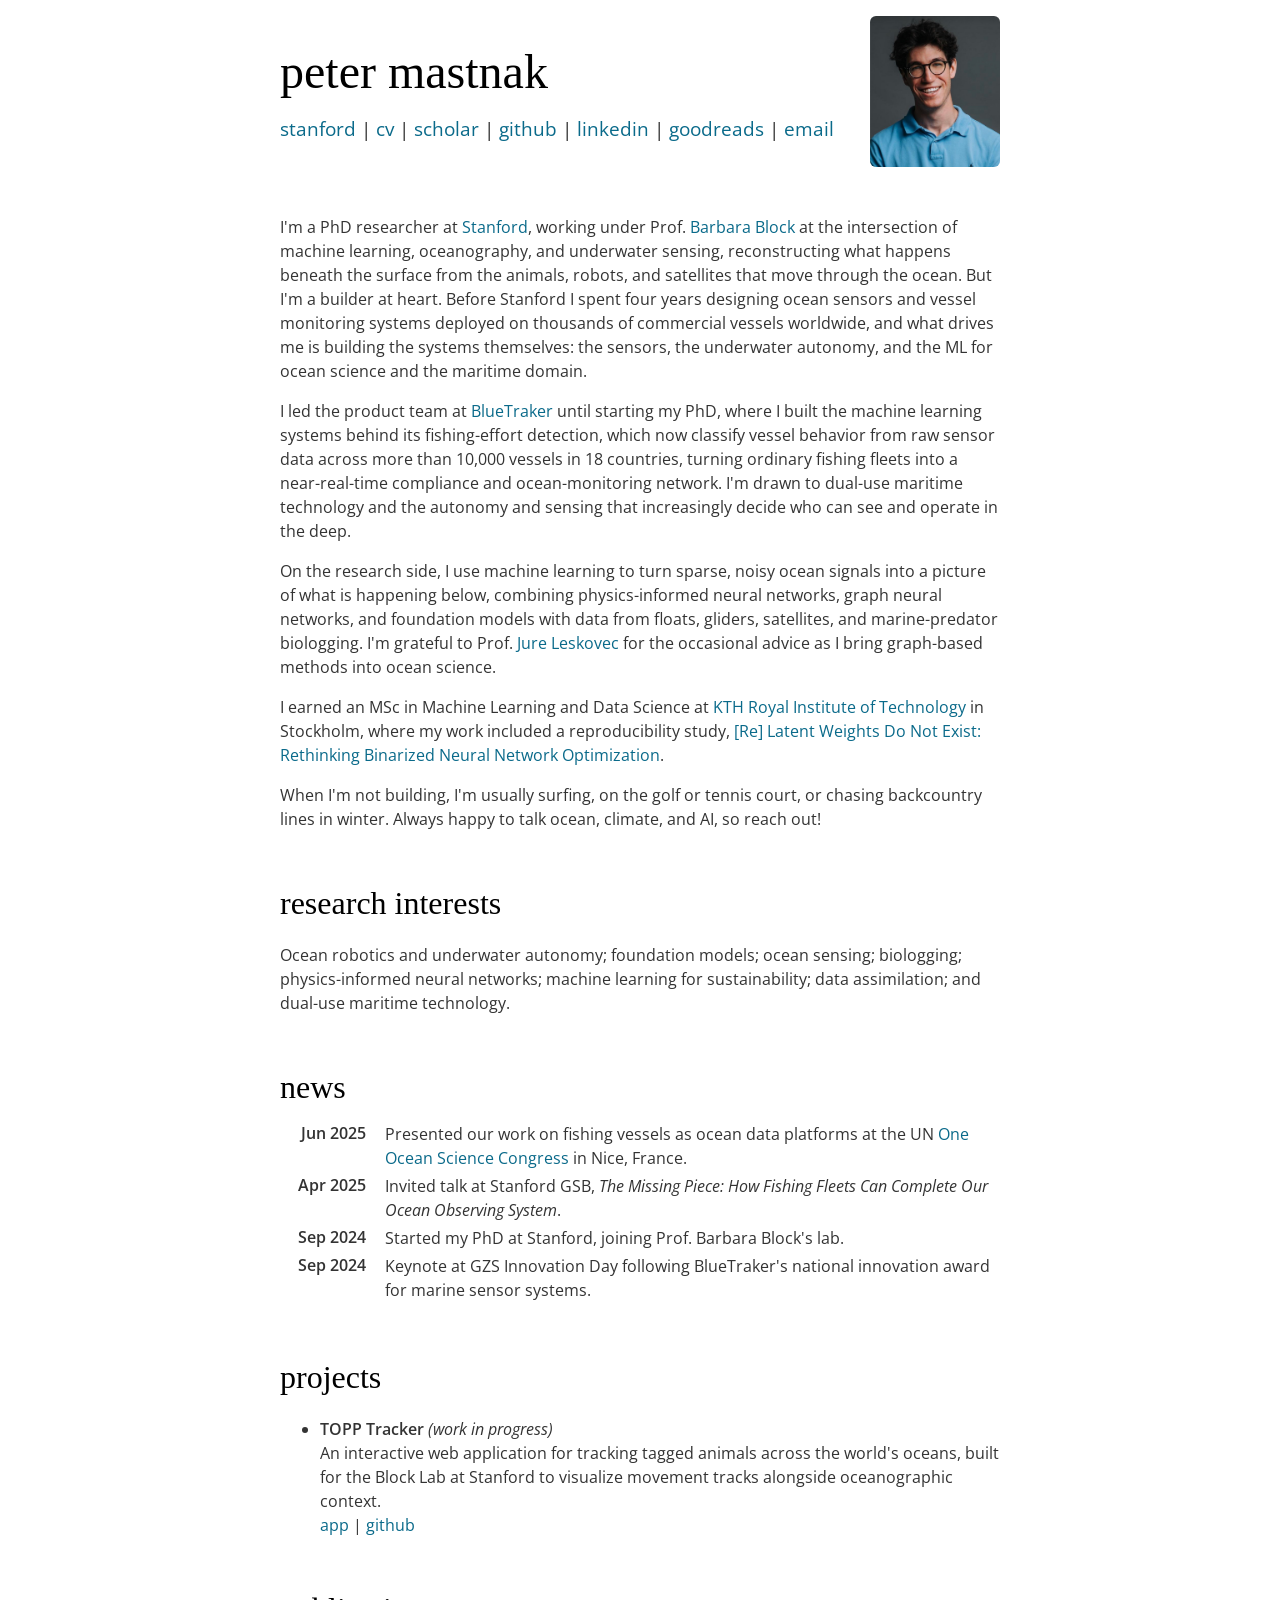
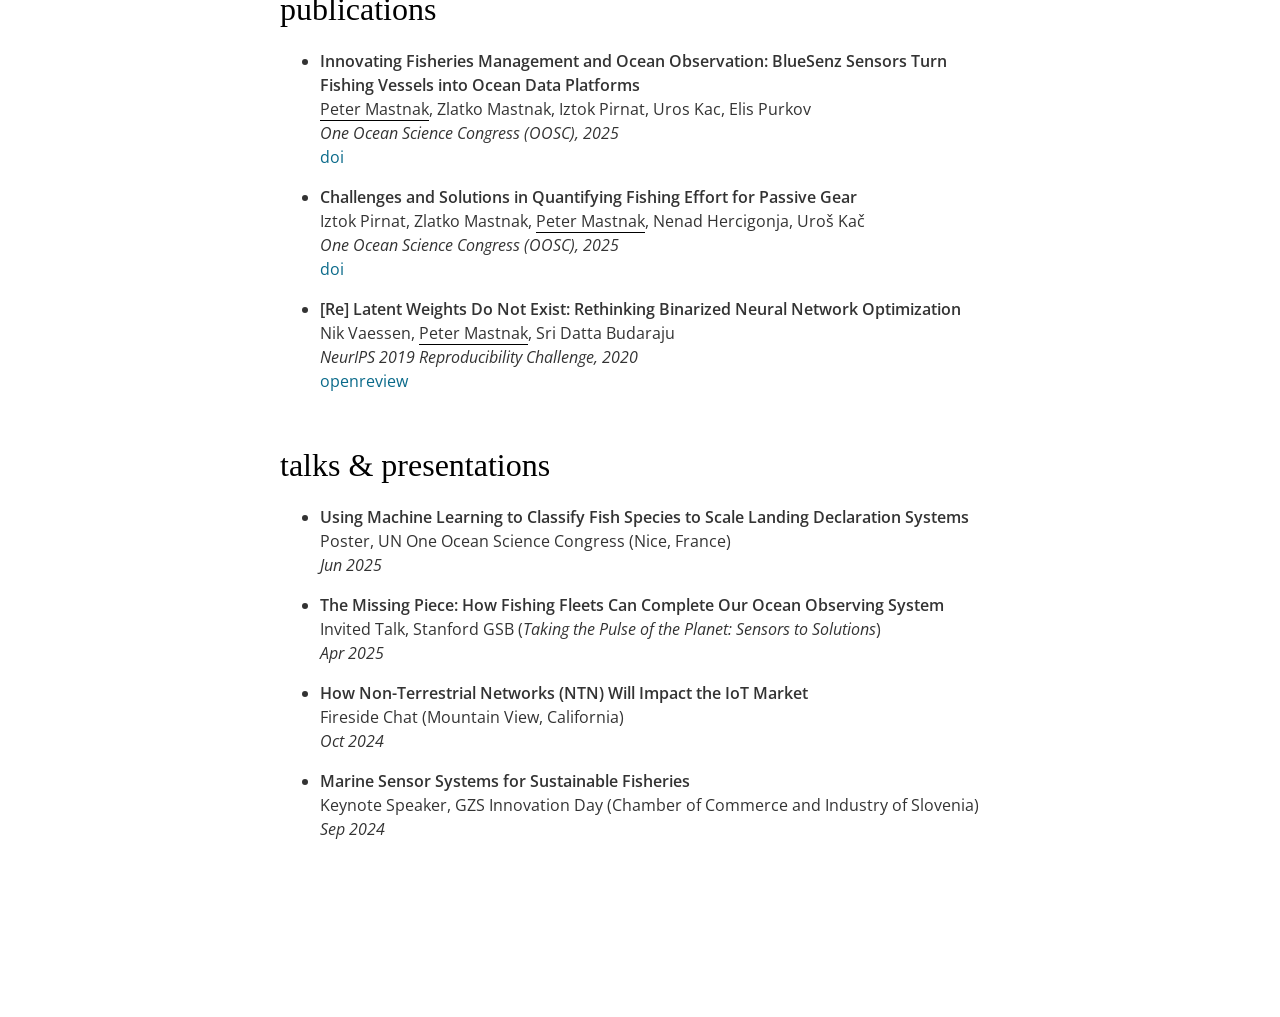
==== index.html @ 2d83802e "Personal academic website Co-Authored-By: Claude Opus 4.8 <noreply@anthropic.com>" ====
<!DOCTYPE html>
<html>

<head>

<meta name="viewport" content="width=device-width, initial-scale=1.0">
<link rel="stylesheet" href="style.css">
<title>peter mastnak</title>
<link rel="icon" type="image/x-icon" href="favicon.jpg">
</head>

<body>

<img id="profile_pic" src="assets/profile_pic.jpg" alt="peter mastnak">

<h1>peter mastnak</h1>

<h3>
<a href="https://oceans.stanford.edu/people/peter-mastnak">stanford</a>
| <a href="assets/cv.pdf">cv</a>
| <a href="https://scholar.google.com/citations?user=CiZz98wAAAAJ&hl=en">scholar</a>
| <a href="https://github.com/PeterMastnak">github</a>
| <a href="https://www.linkedin.com/in/peter-mastnak-803452a7">linkedin</a>
| <a href="https://www.goodreads.com/user/show/30342872">goodreads</a>
| <a href="mailto:pmastnak@stanford.edu">email</a>
</h3>

<p>
I'm a PhD researcher at
<a href="https://sustainability.stanford.edu">Stanford</a>,
working under Prof. <a href="https://oceans.stanford.edu/people/barbara-block">Barbara Block</a>
at the intersection of machine learning, oceanography, and underwater sensing,
reconstructing what happens beneath the surface from the animals, robots, and satellites
that move through the ocean.
But I'm a builder at heart.
Before Stanford I spent four years designing ocean sensors and vessel monitoring systems
deployed on thousands of commercial vessels worldwide,
and what drives me is building the systems themselves:
the sensors, the underwater autonomy, and the ML for ocean science and the maritime domain.
</p>

<p>
I led the product team at <a href="https://www.bluetraker.com">BlueTraker</a> until starting my PhD,
where I built the machine learning systems behind its fishing-effort detection,
which now classify vessel behavior from raw sensor data
across more than 10,000 vessels in 18 countries,
turning ordinary fishing fleets into a near-real-time compliance and ocean-monitoring network.
I'm drawn to dual-use maritime technology
and the autonomy and sensing that increasingly decide who can see and operate in the deep.
</p>

<p>
On the research side, I use machine learning to turn sparse, noisy ocean signals
into a picture of what is happening below,
combining physics-informed neural networks, graph neural networks, and foundation models
with data from floats, gliders, satellites, and marine-predator biologging.
I'm grateful to Prof. <a href="https://cs.stanford.edu/people/jure/">Jure Leskovec</a>
for the occasional advice as I bring graph-based methods into ocean science.
</p>

<p>
I earned an MSc in Machine Learning and Data Science at
<a href="https://www.kth.se">KTH Royal Institute of Technology</a> in Stockholm,
where my work included a reproducibility study,
<a href="https://openreview.net/forum?id=SkegBa5zTH">[Re] Latent Weights Do Not Exist: Rethinking Binarized Neural Network Optimization</a>.
</p>

<p>
When I'm not building, I'm usually surfing, on the golf or tennis court,
or chasing backcountry lines in winter.
Always happy to talk ocean, climate, and AI, so reach out!
</p>


<h2>research interests</h2>
<p>
Ocean robotics and underwater autonomy; foundation models; ocean sensing;
biologging; physics-informed neural networks; machine learning for sustainability;
data assimilation; and dual-use maritime technology.
</p>


<h2>news</h2>

<table>

<tr>
	<th>Jun 2025</th>
	<td>Presented our work on fishing vessels as ocean data platforms at the UN <a href="https://oneoceanscience.com">One Ocean Science Congress</a> in Nice, France.</td>
</tr>

<tr>
	<th>Apr 2025</th>
	<td>Invited talk at Stanford GSB, <i>The Missing Piece: How Fishing Fleets Can Complete Our Ocean Observing System</i>.</td>
</tr>

<tr>
	<th>Sep 2024</th>
	<td>Started my PhD at Stanford, joining Prof. Barbara Block's lab.</td>
</tr>

<tr>
	<th>Sep 2024</th>
	<td>Keynote at GZS Innovation Day following BlueTraker's national innovation award for marine sensor systems.</td>
</tr>

</table>


<h2>projects</h2>

<ul>

<li>
<b>TOPP Tracker</b> <i>(work in progress)</i><br>
An interactive web application for tracking tagged animals across the world's oceans,
built for the Block Lab at Stanford to visualize movement tracks alongside oceanographic context.<br>
<a href="https://topptracker.vercel.app/">app</a>
| <a href="https://github.com/PeterMastnak">github</a>
</li>

</ul>


<h2>publications</h2>

<ul>

<li>
<b>Innovating Fisheries Management and Ocean Observation: BlueSenz Sensors Turn Fishing Vessels into Ocean Data Platforms</b><br>
<u>Peter Mastnak</u>, Zlatko Mastnak, Iztok Pirnat, Uros Kac, Elis Purkov<br>
<i>One Ocean Science Congress (OOSC), 2025</i><br>
<a href="https://doi.org/10.5194/oos2025-991">doi</a>
</li>

<li>
<b>Challenges and Solutions in Quantifying Fishing Effort for Passive Gear</b><br>
Iztok Pirnat, Zlatko Mastnak, <u>Peter Mastnak</u>, Nenad Hercigonja, Uro&scaron; Ka&ccaron;<br>
<i>One Ocean Science Congress (OOSC), 2025</i><br>
<a href="https://doi.org/10.5194/oos2025-1121">doi</a>
</li>

<li>
<b>[Re] Latent Weights Do Not Exist: Rethinking Binarized Neural Network Optimization</b><br>
Nik Vaessen, <u>Peter Mastnak</u>, Sri Datta Budaraju<br>
<i>NeurIPS 2019 Reproducibility Challenge, 2020</i><br>
<a href="https://openreview.net/forum?id=SkegBa5zTH">openreview</a>
</li>

</ul>


<h2>talks &amp; presentations</h2>

<ul>

<li>
<b>Using Machine Learning to Classify Fish Species to Scale Landing Declaration Systems</b><br>
Poster, UN One Ocean Science Congress (Nice, France)<br>
<i>Jun 2025</i>
</li>

<li>
<b>The Missing Piece: How Fishing Fleets Can Complete Our Ocean Observing System</b><br>
Invited Talk, Stanford GSB (<i>Taking the Pulse of the Planet: Sensors to Solutions</i>)<br>
<i>Apr 2025</i>
</li>

<li>
<b>How Non-Terrestrial Networks (NTN) Will Impact the IoT Market</b><br>
Fireside Chat (Mountain View, California)<br>
<i>Oct 2024</i>
</li>

<li>
<b>Marine Sensor Systems for Sustainable Fisheries</b><br>
Keynote Speaker, GZS Innovation Day (Chamber of Commerce and Industry of Slovenia)<br>
<i>Sep 2024</i>
</li>

</ul>


<br>
<br>

<br>
<br>
<br>
<br>

</body>

</html>
---- style.css ----
@import url('https://fonts.googleapis.com/css2?family=Open+Sans:ital,wght@0,300;0,400;0,500;0,600;0,700;0,800;1,300;1,400;1,500;1,600;1,700;1,800&display=swap');

body {
	color: #333;
	font-family: "Open Sans", sans-serif;
	line-height: 1.5;
	max-width: 720px;
	margin: auto;
	padding: 1em;
}

#profile_pic {
	float: right;
	width: 130px;
	border-radius: 6px;
	margin-left: 1rem;
}

h1, h2 {
	color: #000;
	font-family: Palatino, "Palatino Linotype", "Palatino LT STD", "Book Antiqua", Cambria, Georgia, serif;
	font-weight: normal;
}

h1 {
	font-size: 3rem;
	margin-top: 2.0rem;
	margin-bottom: 1.0rem;
	line-height: 1.0;
}

h2 {
	font-size: 2rem;
	margin-top: 3rem;
	margin-bottom: 0.5rem;
}

h3 {
	font-weight: normal;
	margin-bottom: 4.5rem;
}

th {
	padding: 0 1rem;
	text-align: right;
	font-weight: 600;
	white-space: nowrap;
	vertical-align: top;
}

td {
	vertical-align: top;
}

li {
	margin: 1rem 0;
}

a {
	color: #0a6a8a;
	text-decoration: none;
}

a:active, a:focus, a:hover {
	border-bottom: solid 2px;
}

a:visited {
	color: #0a6a8a;
}

a.award, a.award:visited, a.award:hover, a.award:active, a.award:focus {
	color: #c0392b;
	font-weight: bold;
}

u {
	text-decoration: none;
	border-bottom: 1px solid black;
}

b {
	font-weight: 600;
}

footer {
	margin-top: 3rem;
	color: #888;
	font-size: 0.9rem;
	text-align: center;
}
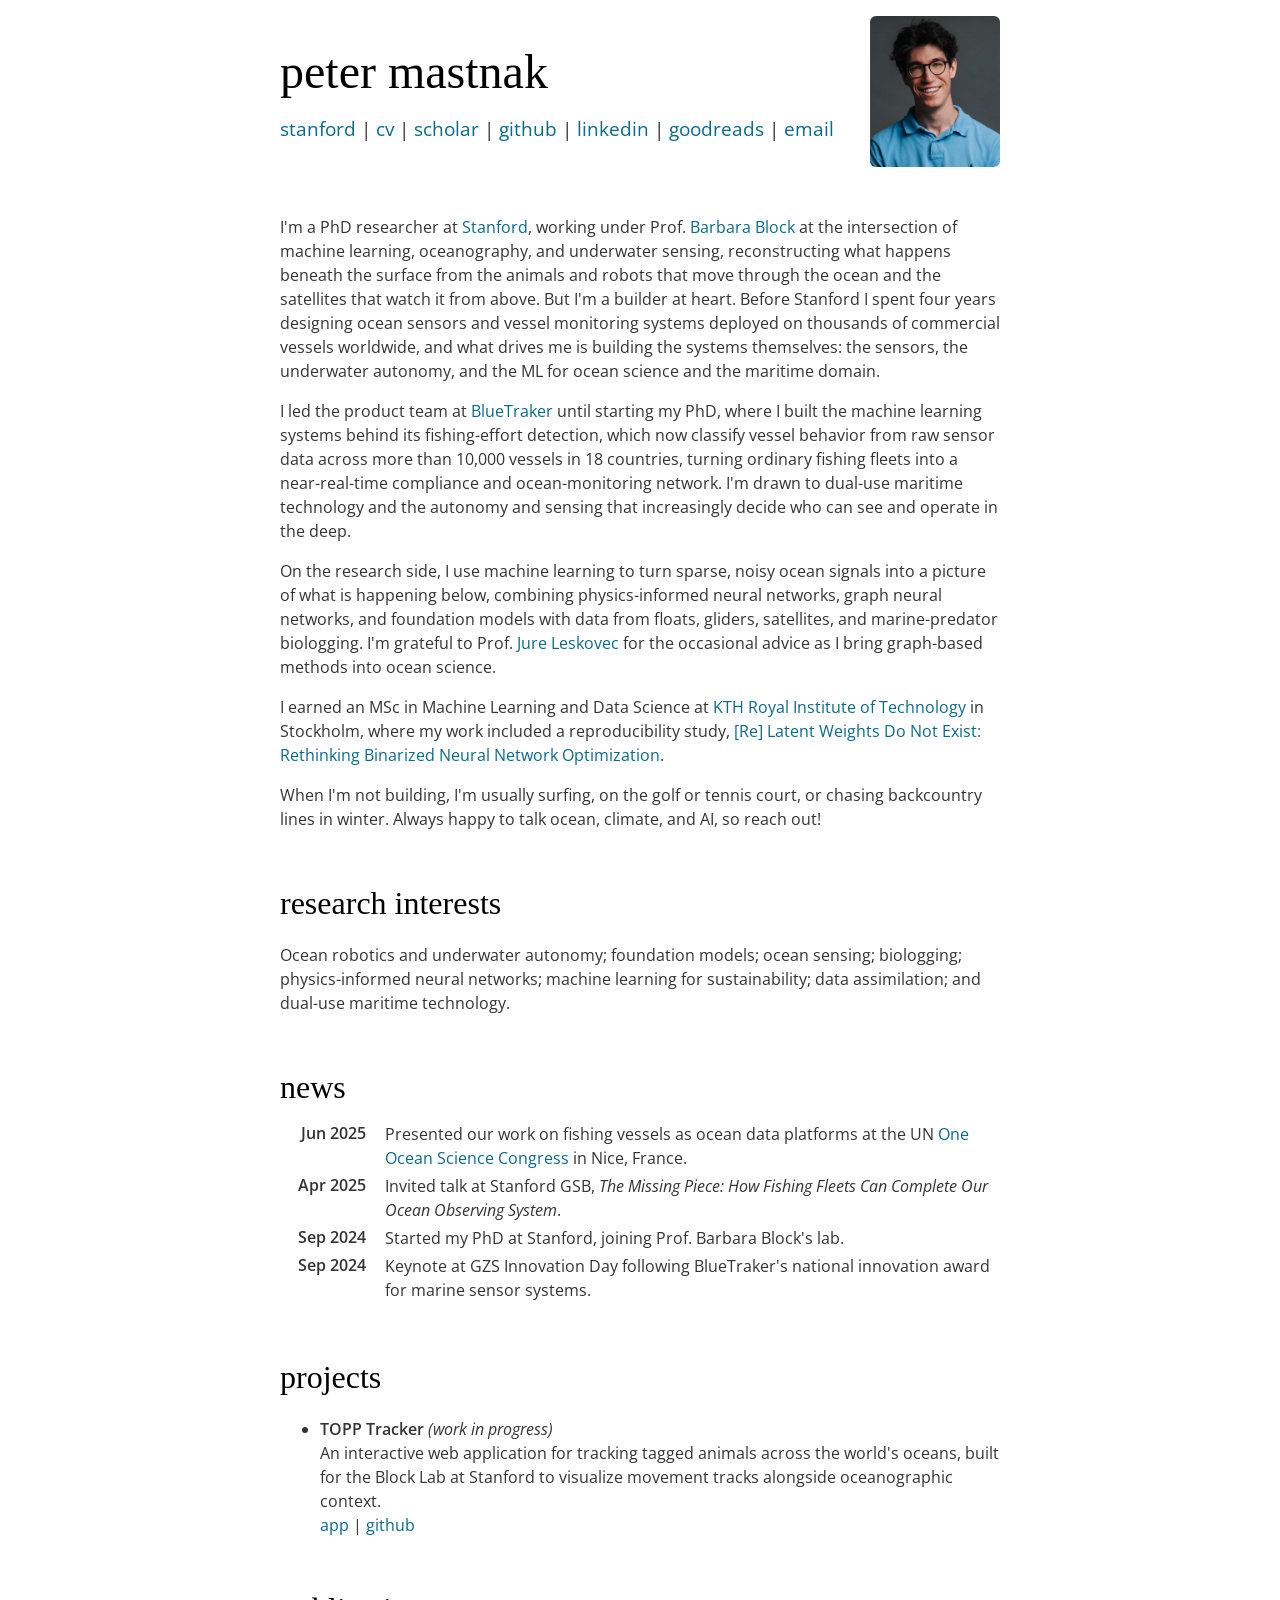
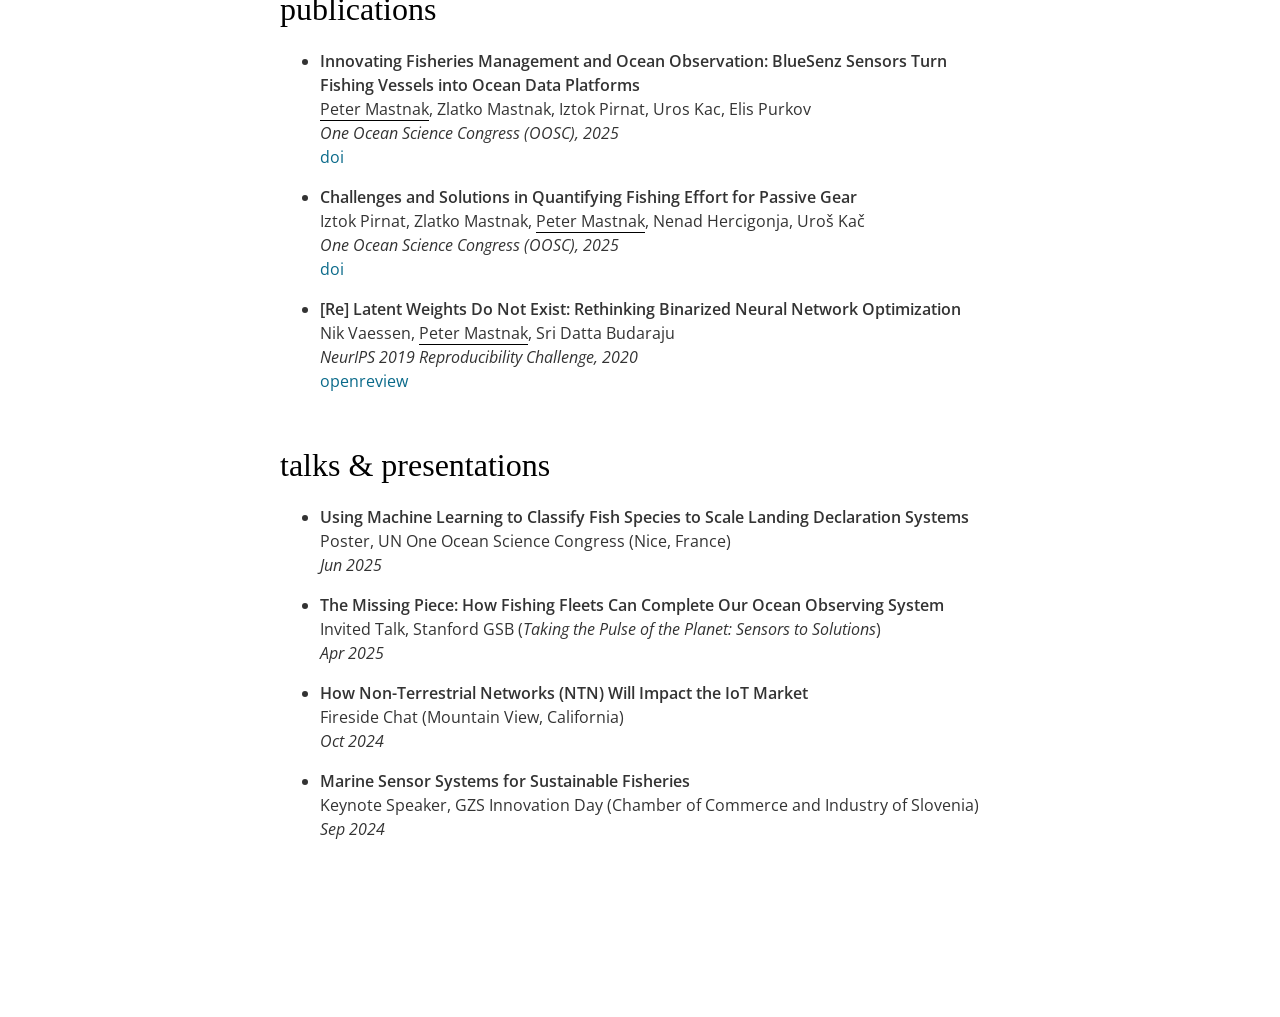
==== commit 19af3821: "Reword intro: fix 'satellites that move through the ocean' Co-Authored-By: Claude Opus 4.8 <noreply@" ====
--- a/index.html
+++ b/index.html
@@ -30,8 +30,8 @@
 <a href="https://sustainability.stanford.edu">Stanford</a>,
 working under Prof. <a href="https://oceans.stanford.edu/people/barbara-block">Barbara Block</a>
 at the intersection of machine learning, oceanography, and underwater sensing,
-reconstructing what happens beneath the surface from the animals, robots, and satellites
-that move through the ocean.
+reconstructing what happens beneath the surface from the animals and robots
+that move through the ocean and the satellites that watch it from above.
 But I'm a builder at heart.
 Before Stanford I spent four years designing ocean sensors and vessel monitoring systems
 deployed on thousands of commercial vessels worldwide,
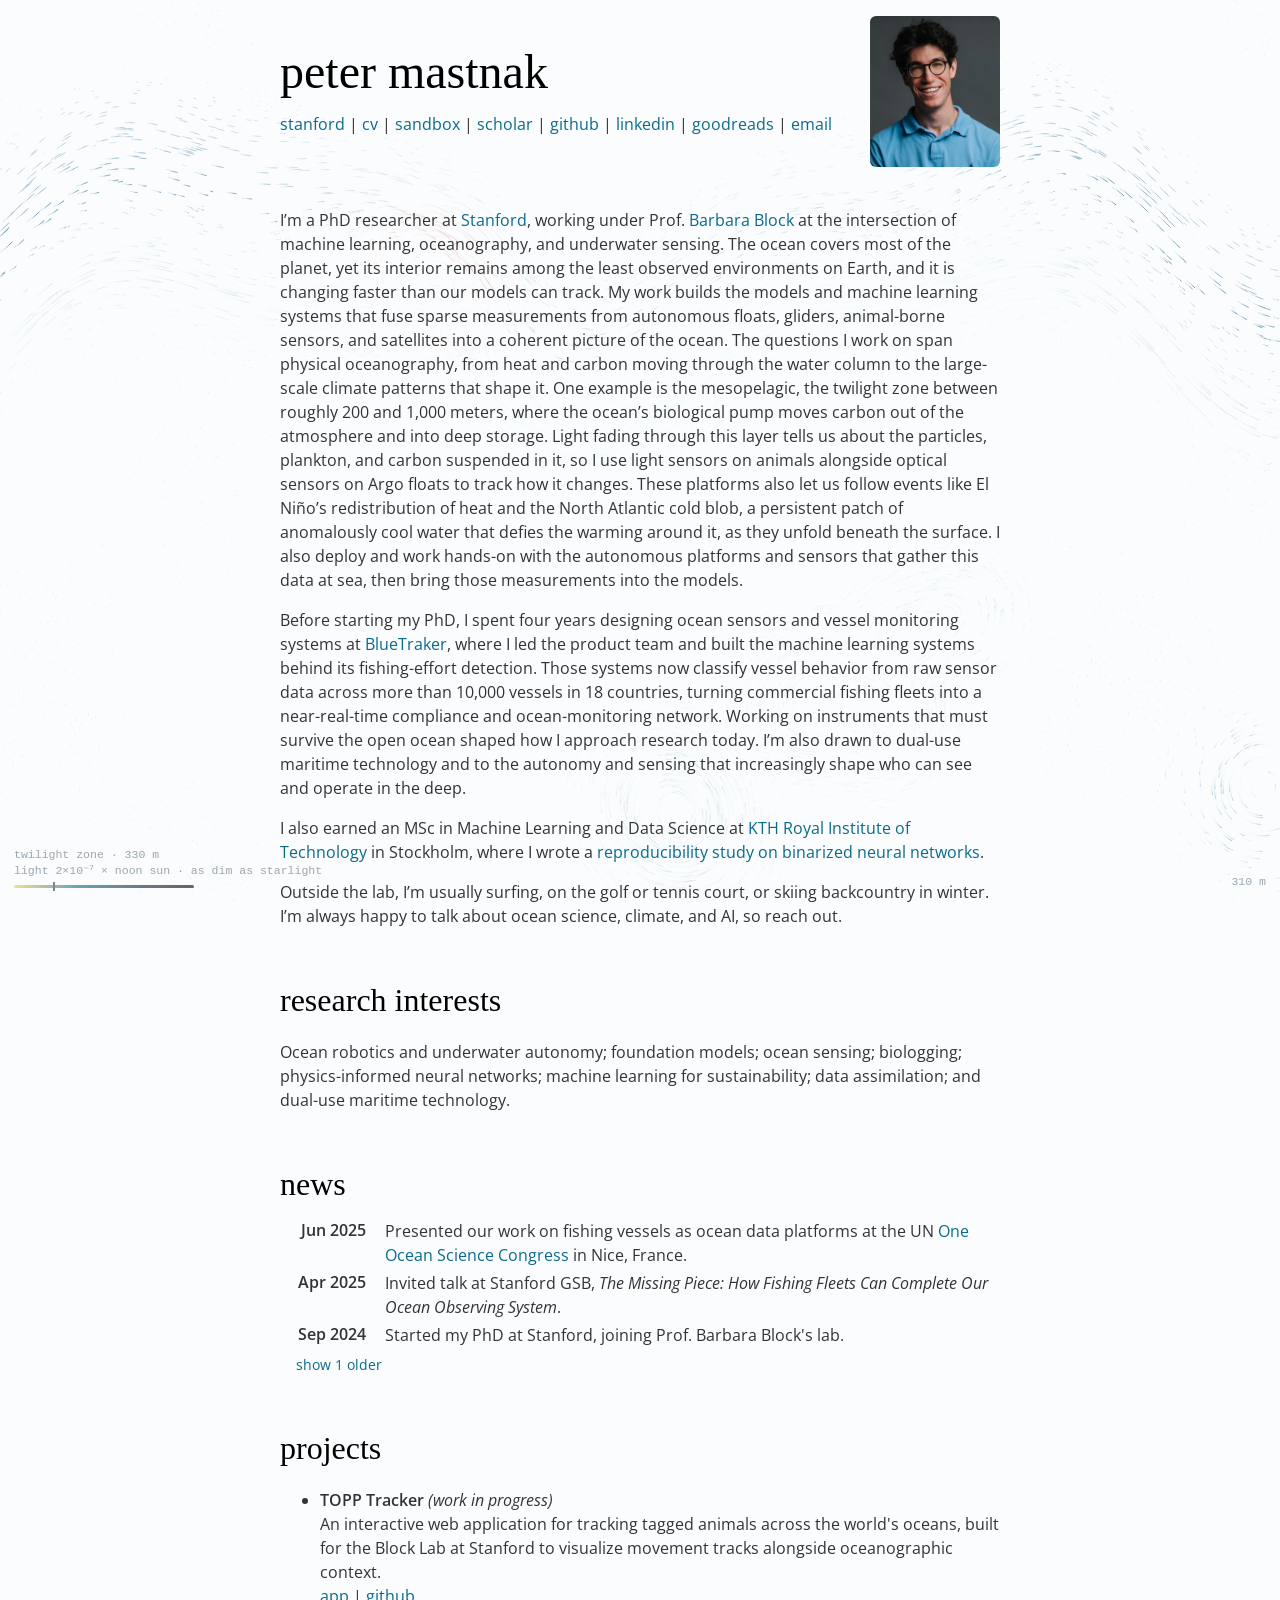
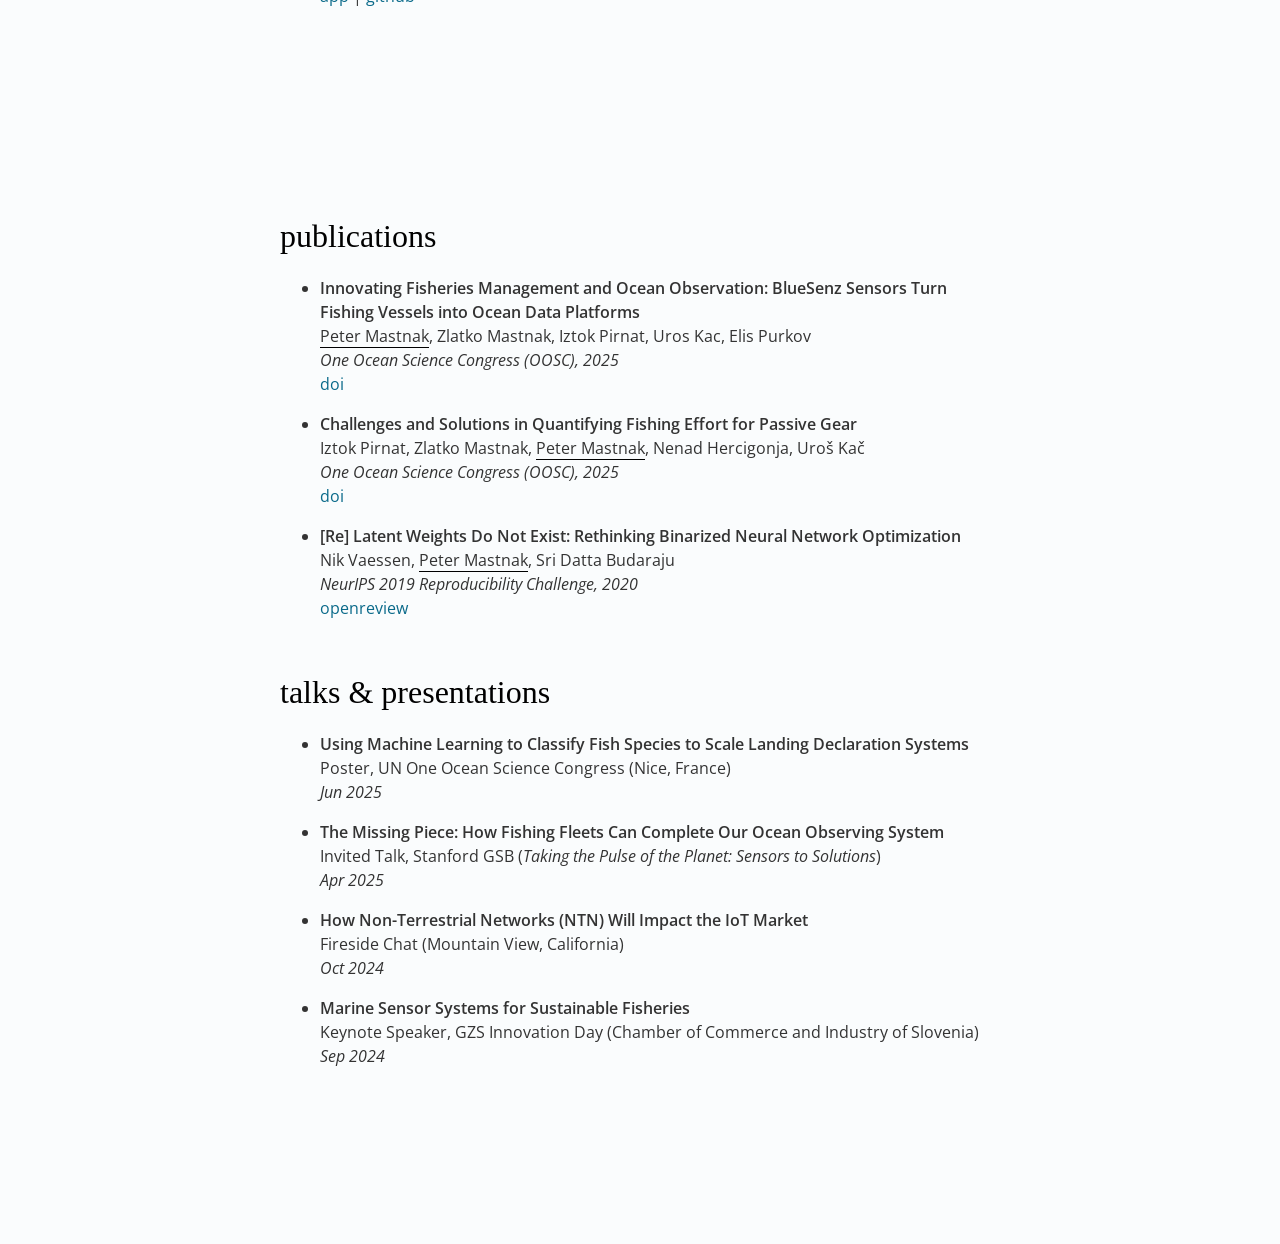
==== commit a49b8733: "Add ocean-flow background, sandbox page, and interactive details - Full-page drifter background: mea" ====
--- a/index.html
+++ b/index.html
@@ -3,13 +3,27 @@
 
 <head>
 
+<meta charset="utf-8">
 <meta name="viewport" content="width=device-width, initial-scale=1.0">
 <link rel="stylesheet" href="style.css">
 <title>peter mastnak</title>
 <link rel="icon" type="image/x-icon" href="favicon.jpg">
+<meta name="description" content="Peter Mastnak: PhD researcher at Stanford working on machine learning, oceanography, and underwater sensing.">
+<meta property="og:type" content="website">
+<meta property="og:url" content="https://petermastnak.github.io/">
+<meta property="og:title" content="peter mastnak">
+<meta property="og:description" content="Machine learning, oceanography, and underwater sensing at Stanford.">
+<meta property="og:image" content="https://petermastnak.github.io/assets/og.png">
+<meta property="og:image:width" content="1200">
+<meta property="og:image:height" content="630">
+<meta name="twitter:card" content="summary_large_image">
+<meta name="twitter:image" content="https://petermastnak.github.io/assets/og.png">
+<script src="assets/js/theme.js"></script>
 </head>
 
 <body>
+
+<canvas id="jet" aria-hidden="true"></canvas>
 
 <img id="profile_pic" src="assets/profile_pic.jpg" alt="peter mastnak">
 
@@ -18,6 +32,7 @@
 <h3>
 <a href="https://oceans.stanford.edu/people/peter-mastnak">stanford</a>
 | <a href="assets/cv.pdf">cv</a>
+| <a href="sandbox/">sandbox</a>
 | <a href="https://scholar.google.com/citations?user=CiZz98wAAAAJ&hl=en">scholar</a>
 | <a href="https://github.com/PeterMastnak">github</a>
 | <a href="https://www.linkedin.com/in/peter-mastnak-803452a7">linkedin</a>
@@ -26,49 +41,47 @@
 </h3>
 
 <p>
-I'm a PhD researcher at
+I’m a PhD researcher at
 <a href="https://sustainability.stanford.edu">Stanford</a>,
 working under Prof. <a href="https://oceans.stanford.edu/people/barbara-block">Barbara Block</a>
-at the intersection of machine learning, oceanography, and underwater sensing,
-reconstructing what happens beneath the surface from the animals and robots
-that move through the ocean and the satellites that watch it from above.
-But I'm a builder at heart.
-Before Stanford I spent four years designing ocean sensors and vessel monitoring systems
-deployed on thousands of commercial vessels worldwide,
-and what drives me is building the systems themselves:
-the sensors, the underwater autonomy, and the ML for ocean science and the maritime domain.
-</p>
-
-<p>
-I led the product team at <a href="https://www.bluetraker.com">BlueTraker</a> until starting my PhD,
-where I built the machine learning systems behind its fishing-effort detection,
-which now classify vessel behavior from raw sensor data
-across more than 10,000 vessels in 18 countries,
-turning ordinary fishing fleets into a near-real-time compliance and ocean-monitoring network.
-I'm drawn to dual-use maritime technology
-and the autonomy and sensing that increasingly decide who can see and operate in the deep.
-</p>
-
-<p>
-On the research side, I use machine learning to turn sparse, noisy ocean signals
-into a picture of what is happening below,
-combining physics-informed neural networks, graph neural networks, and foundation models
-with data from floats, gliders, satellites, and marine-predator biologging.
-I'm grateful to Prof. <a href="https://cs.stanford.edu/people/jure/">Jure Leskovec</a>
-for the occasional advice as I bring graph-based methods into ocean science.
-</p>
-
-<p>
-I earned an MSc in Machine Learning and Data Science at
+at the intersection of machine learning, oceanography, and underwater sensing.
+The ocean covers most of the planet, yet its interior remains among the least observed environments on Earth,
+and it is changing faster than our models can track.
+My work builds the models and machine learning systems that fuse sparse measurements
+from autonomous floats, gliders, animal-borne sensors, and satellites into a coherent picture of the ocean.
+The questions I work on span physical oceanography,
+from heat and carbon moving through the water column to the large-scale climate patterns that shape it.
+One example is the mesopelagic, the twilight zone between roughly 200 and 1,000 meters,
+where the ocean’s biological pump moves carbon out of the atmosphere and into deep storage.
+Light fading through this layer tells us about the particles, plankton, and carbon suspended in it,
+so I use light sensors on animals alongside optical sensors on Argo floats to track how it changes.
+These platforms also let us follow events like El Niño’s redistribution of heat
+and the North Atlantic cold blob, a persistent patch of anomalously cool water that defies the warming around it,
+as they unfold beneath the surface.
+I also deploy and work hands-on with the autonomous platforms and sensors that gather this data at sea,
+then bring those measurements into the models.
+</p>
+
+<p>
+Before starting my PhD, I spent four years designing ocean sensors and vessel monitoring systems at
+<a href="https://www.bluetraker.com">BlueTraker</a>,
+where I led the product team and built the machine learning systems behind its fishing-effort detection.
+Those systems now classify vessel behavior from raw sensor data across more than 10,000 vessels in 18 countries,
+turning commercial fishing fleets into a near-real-time compliance and ocean-monitoring network.
+Working on instruments that must survive the open ocean shaped how I approach research today.
+I’m also drawn to dual-use maritime technology
+and to the autonomy and sensing that increasingly shape who can see and operate in the deep.
+</p>
+
+<p>
+I also earned an MSc in Machine Learning and Data Science at
 <a href="https://www.kth.se">KTH Royal Institute of Technology</a> in Stockholm,
-where my work included a reproducibility study,
-<a href="https://openreview.net/forum?id=SkegBa5zTH">[Re] Latent Weights Do Not Exist: Rethinking Binarized Neural Network Optimization</a>.
-</p>
-
-<p>
-When I'm not building, I'm usually surfing, on the golf or tennis court,
-or chasing backcountry lines in winter.
-Always happy to talk ocean, climate, and AI, so reach out!
+where I wrote a <a href="https://openreview.net/forum?id=SkegBa5zTH">reproducibility study on binarized neural networks</a>.
+</p>
+
+<p>
+Outside the lab, I’m usually surfing, on the golf or tennis court, or skiing backcountry in winter.
+I’m always happy to talk about ocean science, climate, and AI, so reach out.
 </p>
 
 
@@ -82,7 +95,7 @@
 
 <h2>news</h2>
 
-<table>
+<table id="news">
 
 <tr>
 	<th>Jun 2025</th>
@@ -107,6 +120,8 @@
 </table>
 
 
+<section id="projects">
+<canvas id="track" aria-hidden="true"></canvas>
 <h2>projects</h2>
 
 <ul>
@@ -120,6 +135,7 @@
 </li>
 
 </ul>
+</section>
 
 
 <h2>publications</h2>
@@ -189,6 +205,12 @@
 <br>
 <br>
 
+<script src="assets/js/jet.js" defer></script>
+<script src="assets/js/track.js" defer></script>
+<script src="assets/js/favicon.js" defer></script>
+<script src="assets/js/site.js" defer></script>
+<script src="assets/js/light.js" defer></script>
+<script src="assets/js/ambient.js" defer></script>
 </body>
 
 </html>
--- a/style.css
+++ b/style.css
@@ -37,6 +37,7 @@
 
 h3 {
 	font-weight: normal;
+	font-size: 1rem;
 	margin-bottom: 4.5rem;
 }
 
@@ -89,3 +90,149 @@
 	font-size: 0.9rem;
 	text-align: center;
 }
+
+#jet {
+	position: fixed;
+	inset: 0;
+	width: 100vw;
+	height: 100vh;
+	z-index: -1;
+	pointer-events: none;
+}
+
+
+/* ---- depth readout + toast (made by jet.js) ---- */
+#depth, #toast {
+	position: fixed;
+	bottom: 12px;
+	font: 0.72rem ui-monospace, Menlo, monospace;
+	color: #9aa7b0;
+	pointer-events: none;
+}
+#depth { right: 14px; }
+#toast { left: 14px; bottom: 70px; opacity: 0; transition: opacity 0.5s; }
+@media (max-width: 1000px) { #depth { display: none; } }
+
+#ambient {
+	position: fixed;
+	inset: 0;
+	width: 100vw;
+	height: 100vh;
+	z-index: -1;
+	pointer-events: none;
+}
+
+/* ---- projects map ---- */
+#projects {
+	position: relative;
+	min-height: 340px;
+}
+#track {
+	position: absolute;
+	left: 0;
+	top: 0;
+	width: 100%;
+	height: 100%;
+	z-index: -1;
+	pointer-events: none;
+}
+
+/* ---- news collapse ---- */
+#news.collapsed tr.older { display: none; }
+button.more {
+	background: none;
+	border: none;
+	padding: 0.3rem 0 0 1rem;
+	font: inherit;
+	font-size: 0.85rem;
+	color: #0a6a8a;
+	cursor: pointer;
+}
+button.more:hover { text-decoration: underline; }
+
+/* ---- night mode ---- */
+html.dark { background: #0b1620; }
+html.dark body { color: #c9d4dc; }
+html.dark h1, html.dark h2 { color: #eef3f6; }
+html.dark a, html.dark a:visited, html.dark button.more { color: #5cc8e6; }
+html.dark u { border-bottom-color: #c9d4dc; }
+html.dark #depth, html.dark #toast { color: #5f7484; }
+
+/* ---- twilight-zone light meter (bottom-left, made by light.js) ---- */
+#light {
+	position: fixed;
+	left: 14px;
+	bottom: 12px;
+	font: 0.72rem ui-monospace, Menlo, monospace;
+	color: #9aa7b0;
+	line-height: 1.45;
+	cursor: help;
+}
+#light .bar {
+	position: relative;
+	width: 180px;
+	height: 3px;
+	margin-top: 5px;
+	border-radius: 2px;
+	background: linear-gradient(to right, #f2c94c, #0a6a8a 35%, #10223a 70%, #000);
+	opacity: 0.6;
+}
+#light .bar i {
+	position: absolute;
+	top: -3px;
+	width: 2px;
+	height: 9px;
+	margin-left: -1px;
+	background: #333;
+	transition: left 0.2s;
+}
+html.dark #light { color: #5f7484; }
+html.dark #light .bar i { background: #e8eef2; }
+@media (max-width: 1000px) { #light { display: none; } }
+
+
+/* ---- sandbox ---- */
+.sandbox h1 { margin-top: 1rem; }
+.back { margin: 1.5rem 0 0 0; font-size: 0.9rem; }
+.lede { color: #555; margin-bottom: 1.5rem; }
+.tags { margin-bottom: 3rem; }
+.tags button {
+	background: none;
+	border: 1px solid #d5dde2;
+	border-radius: 999px;
+	padding: 0.15rem 0.75rem;
+	margin: 0 0.3rem 0.4rem 0;
+	font: inherit;
+	font-size: 0.85rem;
+	color: #0a6a8a;
+	cursor: pointer;
+}
+.tags button.on { background: #0a6a8a; border-color: #0a6a8a; color: #fff; }
+.entry { margin-bottom: 4.5rem; }
+.entry .meta { color: #888; font-size: 0.85rem; margin-bottom: 0; }
+.entry h2 { margin-top: 0.2rem; }
+.entry figure {
+	width: min(1100px, 96vw);
+	margin: 1rem 0 1.2rem 50%;
+	transform: translateX(-50%);
+}
+.entry figure img {
+	display: block;
+	width: 100%;
+	height: auto;
+	border-radius: 6px;
+	background: #fff;
+}
+.entry figure a:hover { border-bottom: none; }
+.entry figcaption {
+	max-width: 720px;
+	margin: 0.5rem auto 0 auto;
+	font-size: 0.82rem;
+	color: #777;
+}
+.entry .fits { font-size: 0.85rem; color: #888; }
+.empty { color: #888; }
+html.dark .lede { color: #9fb0bc; }
+html.dark .tags button { border-color: #2a3e4c; color: #5cc8e6; }
+html.dark .tags button.on { background: #5cc8e6; border-color: #5cc8e6; color: #0b1620; }
+html.dark .entry .meta, html.dark .entry figcaption, html.dark .entry .fits { color: #7c8e9b; }
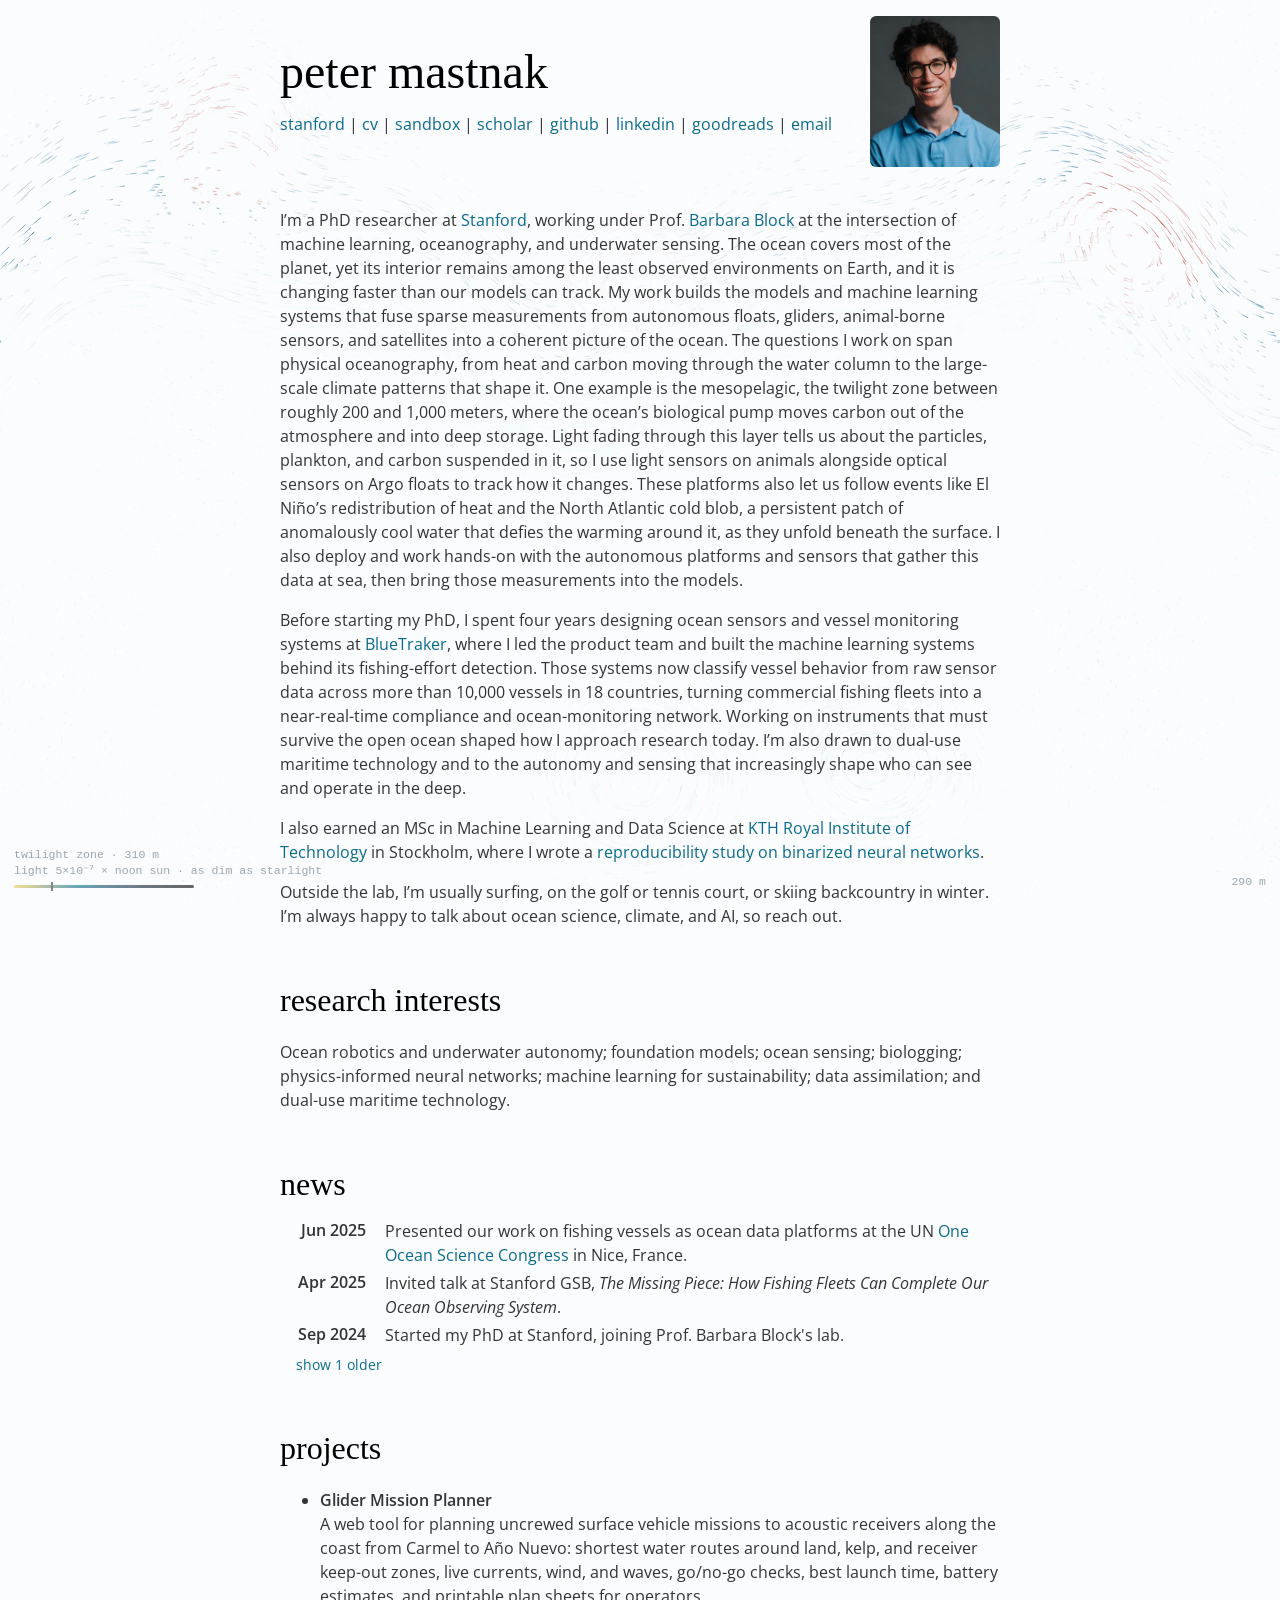
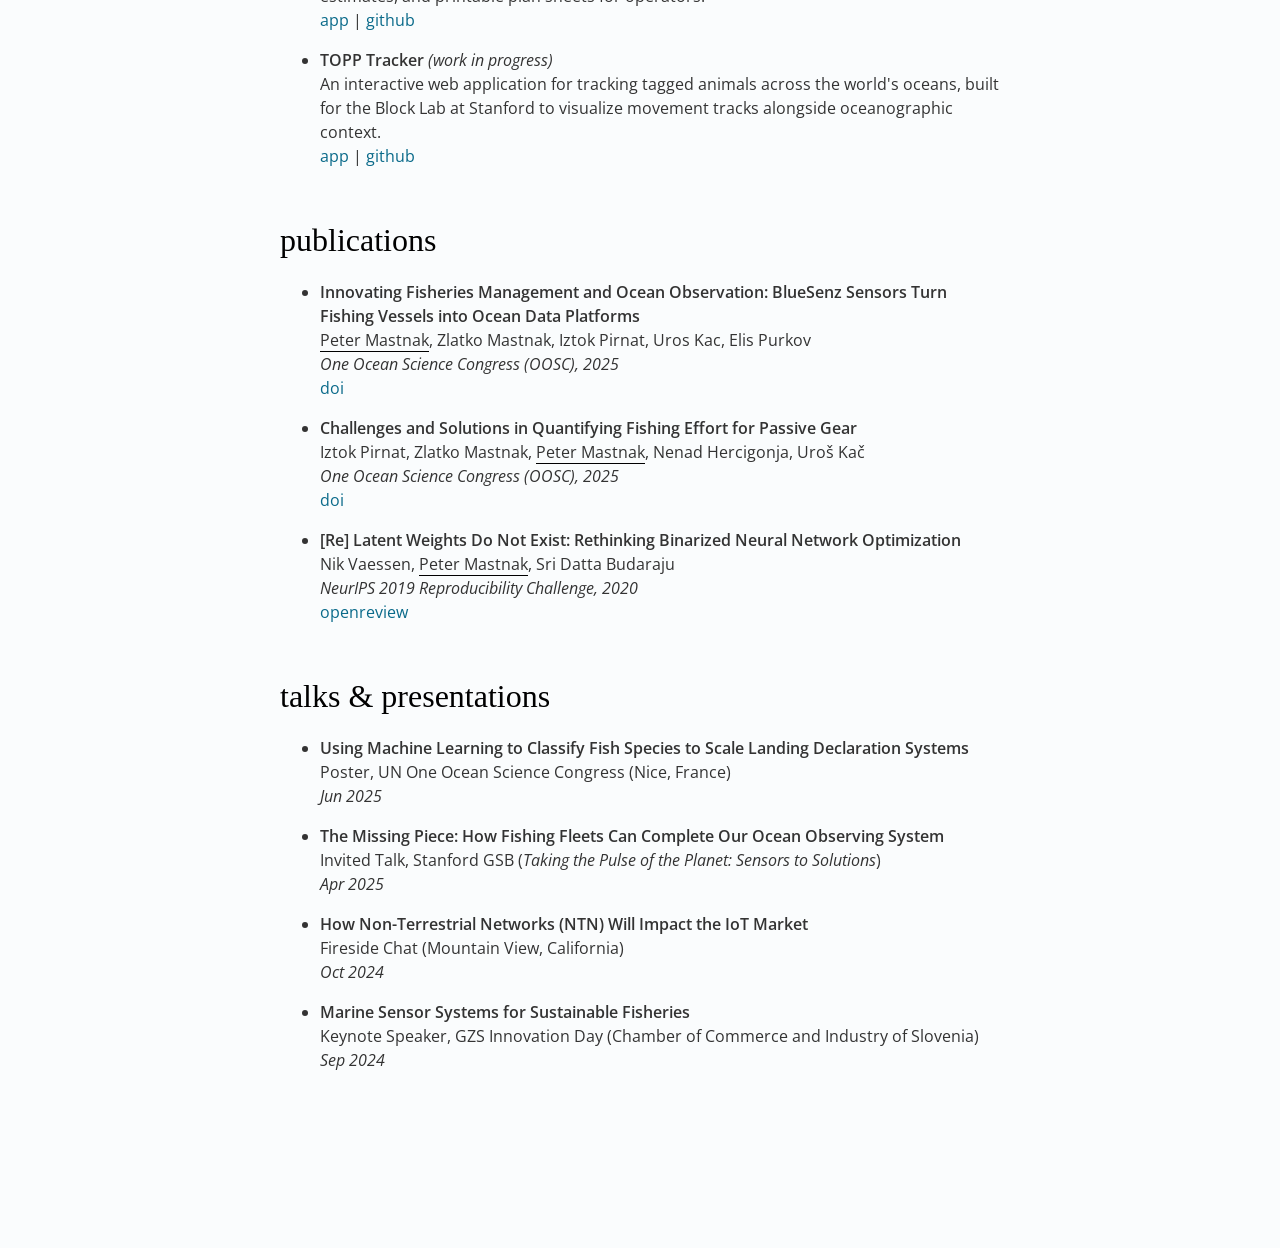
==== commit 2342d7e7: "Add Glider Mission Planner to projects Co-Authored-By: Claude Opus 5.5 <noreply@anthropic.com>" ====
--- a/index.html
+++ b/index.html
@@ -127,6 +127,15 @@
 <ul>
 
 <li>
+<b>Glider Mission Planner</b><br>
+A web tool for planning uncrewed surface vehicle missions to acoustic receivers along the coast from Carmel to Año Nuevo:
+shortest water routes around land, kelp, and receiver keep-out zones, live currents, wind, and waves,
+go/no-go checks, best launch time, battery estimates, and printable plan sheets for operators.<br>
+<a href="https://petermastnak.github.io/glider-mission-planner/">app</a>
+| <a href="https://github.com/PeterMastnak/glider-mission-planner">github</a>
+</li>
+
+<li>
 <b>TOPP Tracker</b> <i>(work in progress)</i><br>
 An interactive web application for tracking tagged animals across the world's oceans,
 built for the Block Lab at Stanford to visualize movement tracks alongside oceanographic context.<br>
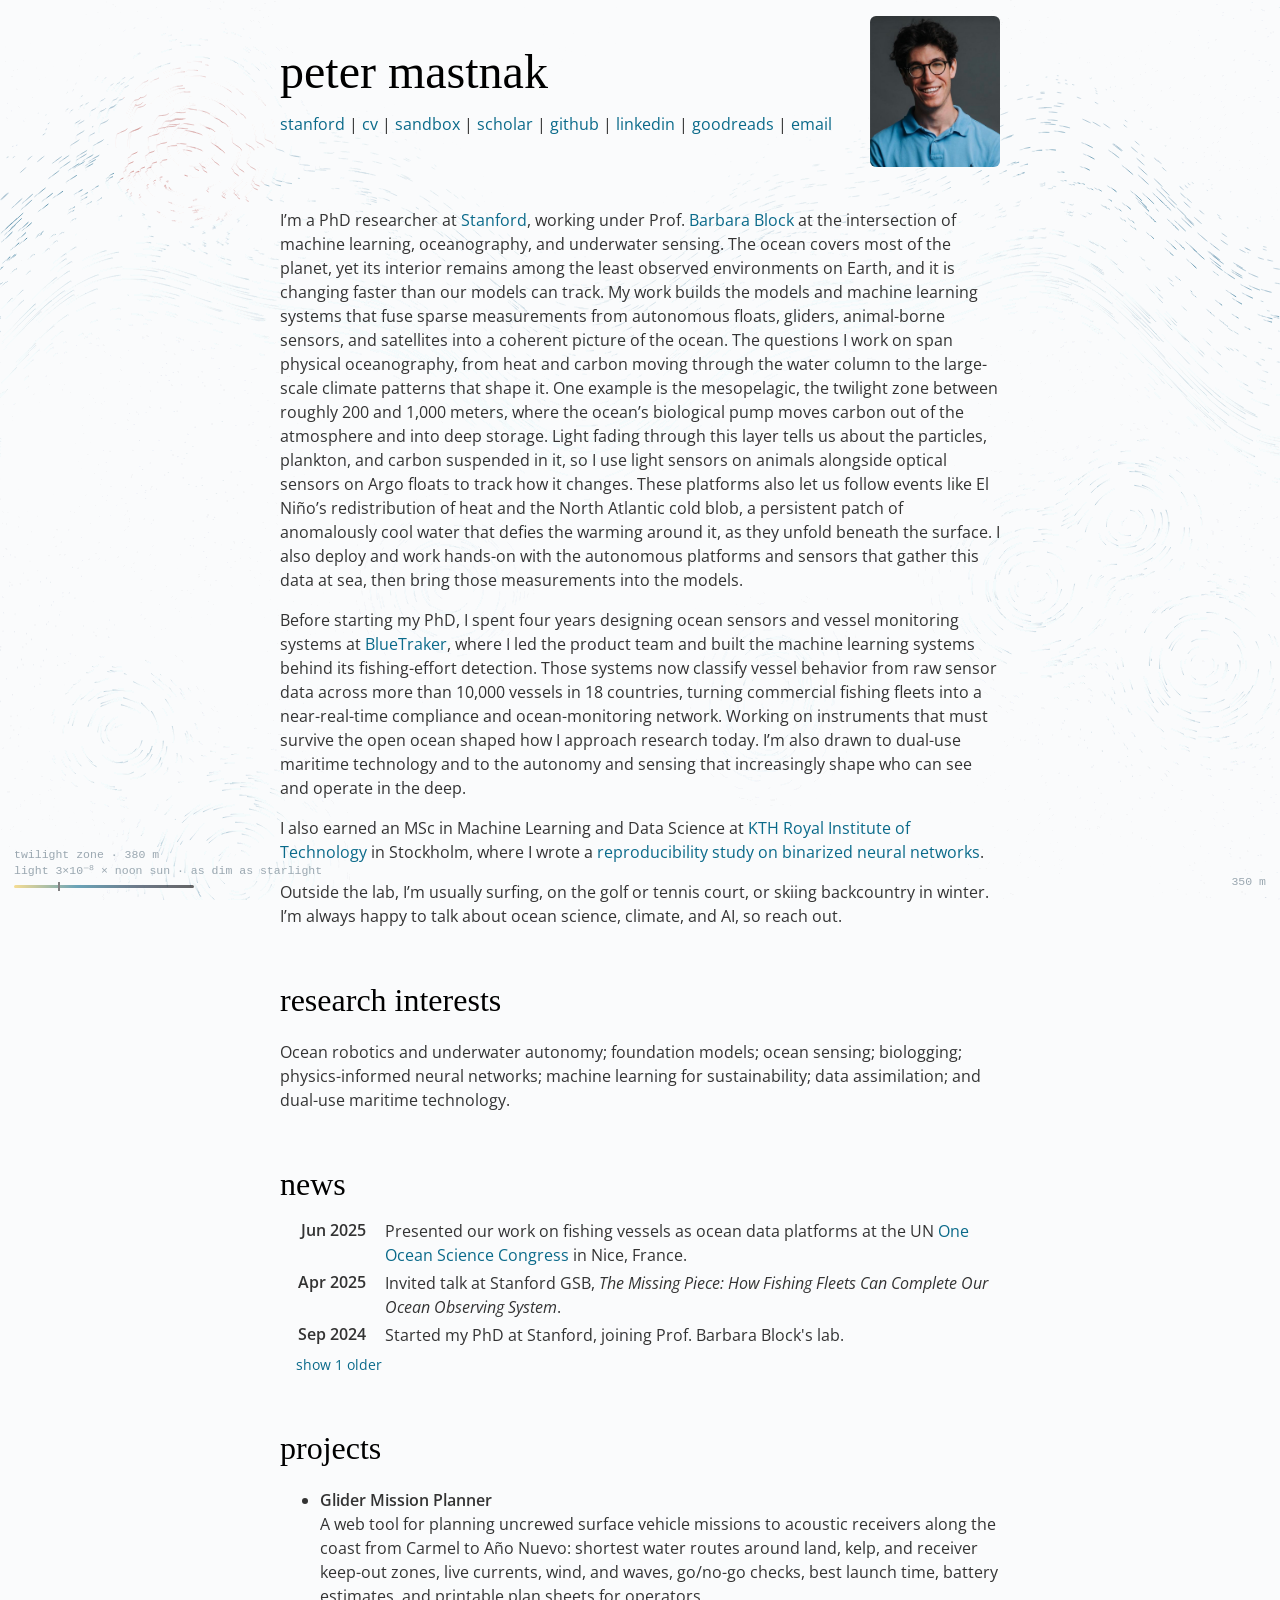
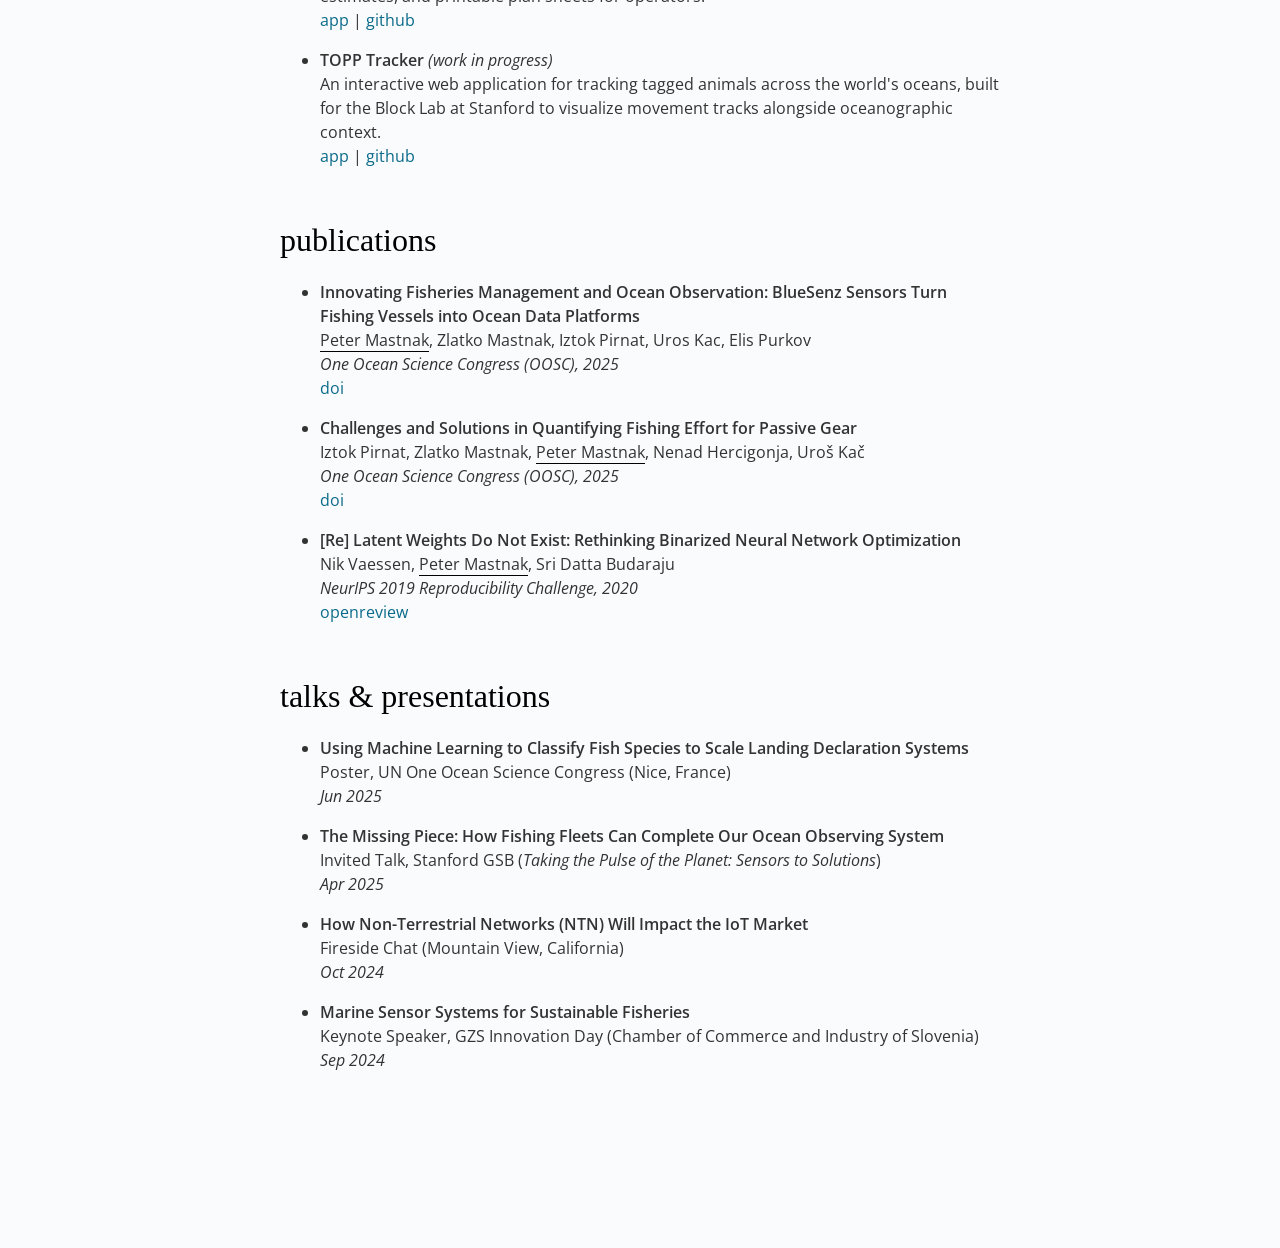
==== commit c6150f31: "Improve search visibility: titles, canonical, Person schema, sitemap Co-Authored-By: Claude Opus 5.5" ====
--- a/index.html
+++ b/index.html
@@ -6,7 +6,8 @@
 <meta charset="utf-8">
 <meta name="viewport" content="width=device-width, initial-scale=1.0">
 <link rel="stylesheet" href="style.css">
-<title>peter mastnak</title>
+<title>Peter Mastnak | Stanford PhD, Ocean Machine Learning</title>
+<link rel="canonical" href="https://petermastnak.github.io/">
 <link rel="icon" type="image/x-icon" href="favicon.jpg">
 <meta name="description" content="Peter Mastnak: PhD researcher at Stanford working on machine learning, oceanography, and underwater sensing.">
 <meta property="og:type" content="website">
@@ -18,6 +19,24 @@
 <meta property="og:image:height" content="630">
 <meta name="twitter:card" content="summary_large_image">
 <meta name="twitter:image" content="https://petermastnak.github.io/assets/og.png">
+<script type="application/ld+json">
+{
+  "@context": "https://schema.org",
+  "@type": "Person",
+  "name": "Peter Mastnak",
+  "url": "https://petermastnak.github.io/",
+  "image": "https://petermastnak.github.io/assets/profile_pic.jpg",
+  "jobTitle": "PhD Researcher",
+  "affiliation": {"@type": "CollegeOrUniversity", "name": "Stanford University", "url": "https://www.stanford.edu"},
+  "knowsAbout": ["Machine learning", "Oceanography", "Data assimilation", "Underwater sensing", "Biologging"],
+  "sameAs": [
+    "https://scholar.google.com/citations?user=CiZz98wAAAAJ",
+    "https://github.com/PeterMastnak",
+    "https://www.linkedin.com/in/peter-mastnak-803452a7",
+    "https://oceans.stanford.edu/people/peter-mastnak"
+  ]
+}
+</script>
 <script src="assets/js/theme.js"></script>
 </head>
 
--- a/style.css
+++ b/style.css
@@ -224,6 +224,15 @@
 	background: #fff;
 }
 .entry figure a:hover { border-bottom: none; }
+.entry figure video {
+	display: block;
+	width: min(100%, 760px);
+	height: auto;
+	margin: 0 auto;
+	border-radius: 6px;
+	background: #fff;
+}
+.entry .eq { text-align: center; margin: 0.6rem 0; }
 .entry figcaption {
 	max-width: 720px;
 	margin: 0.5rem auto 0 auto;
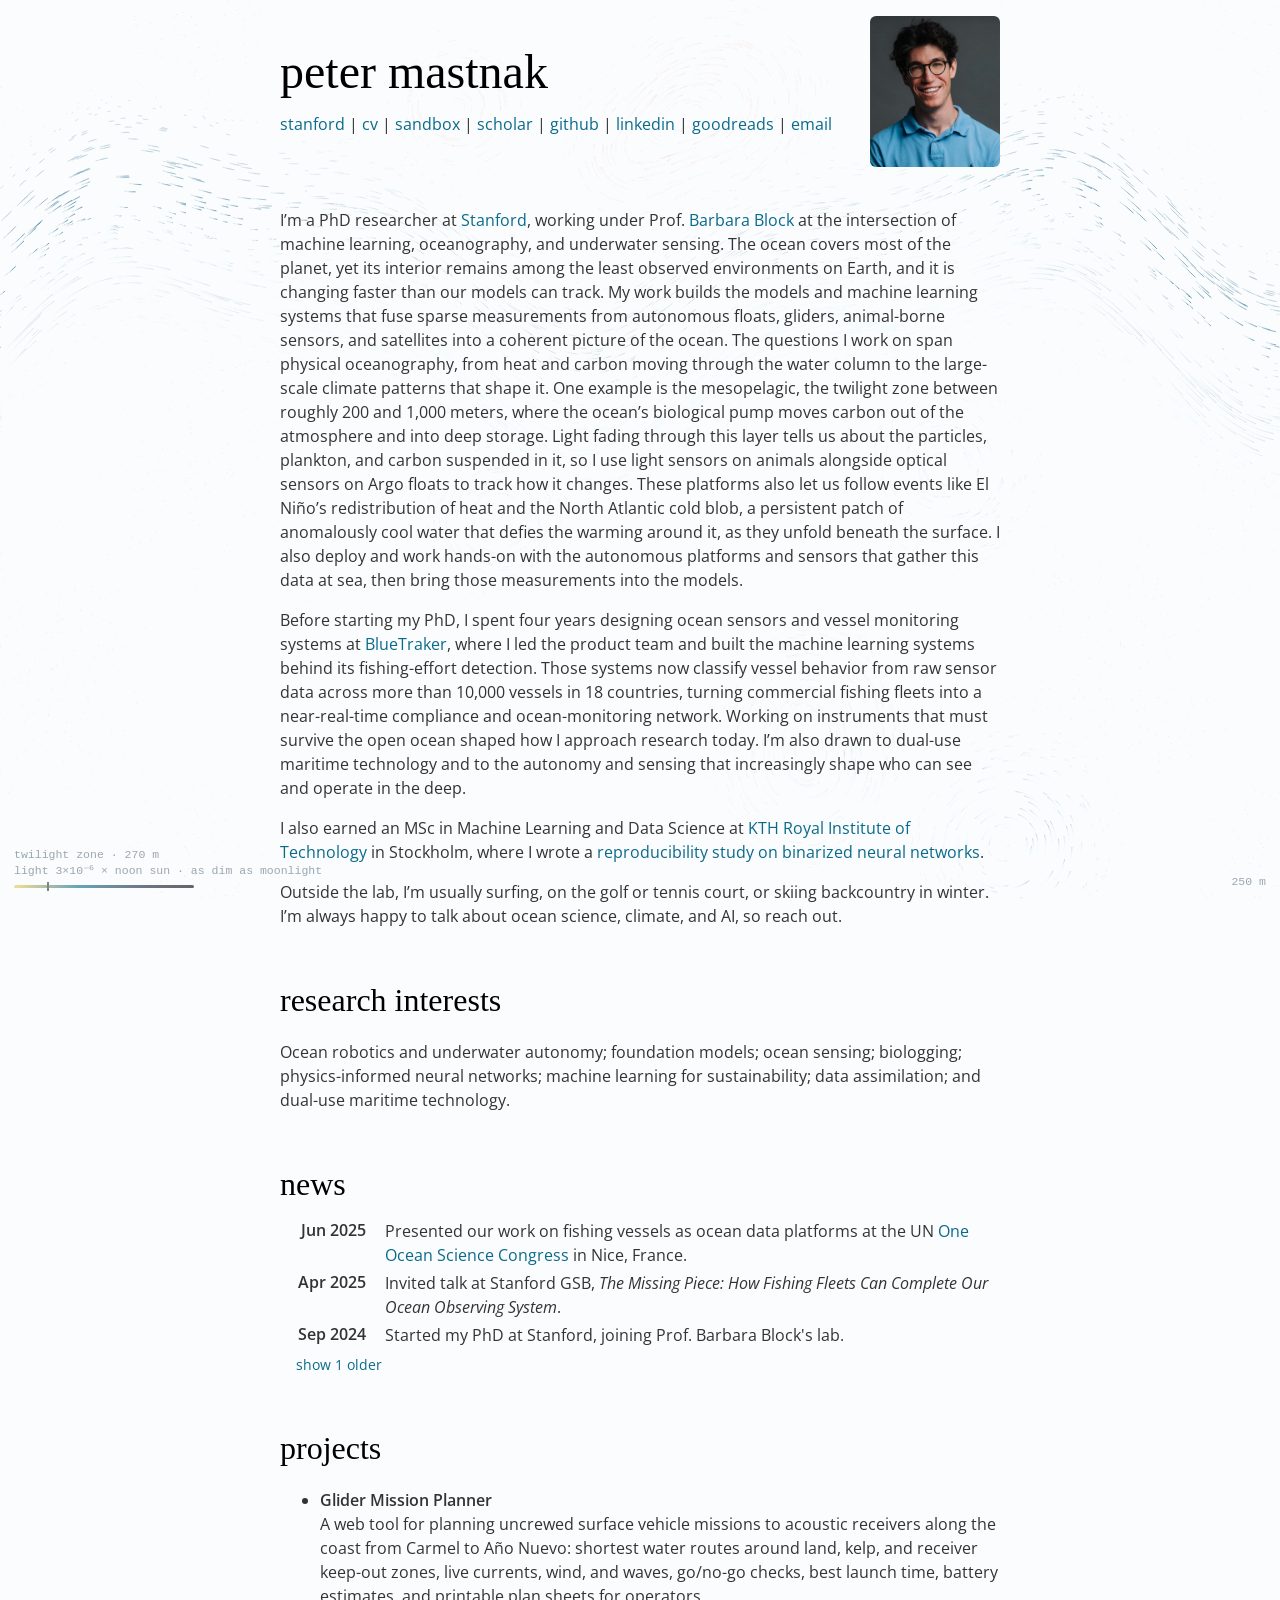
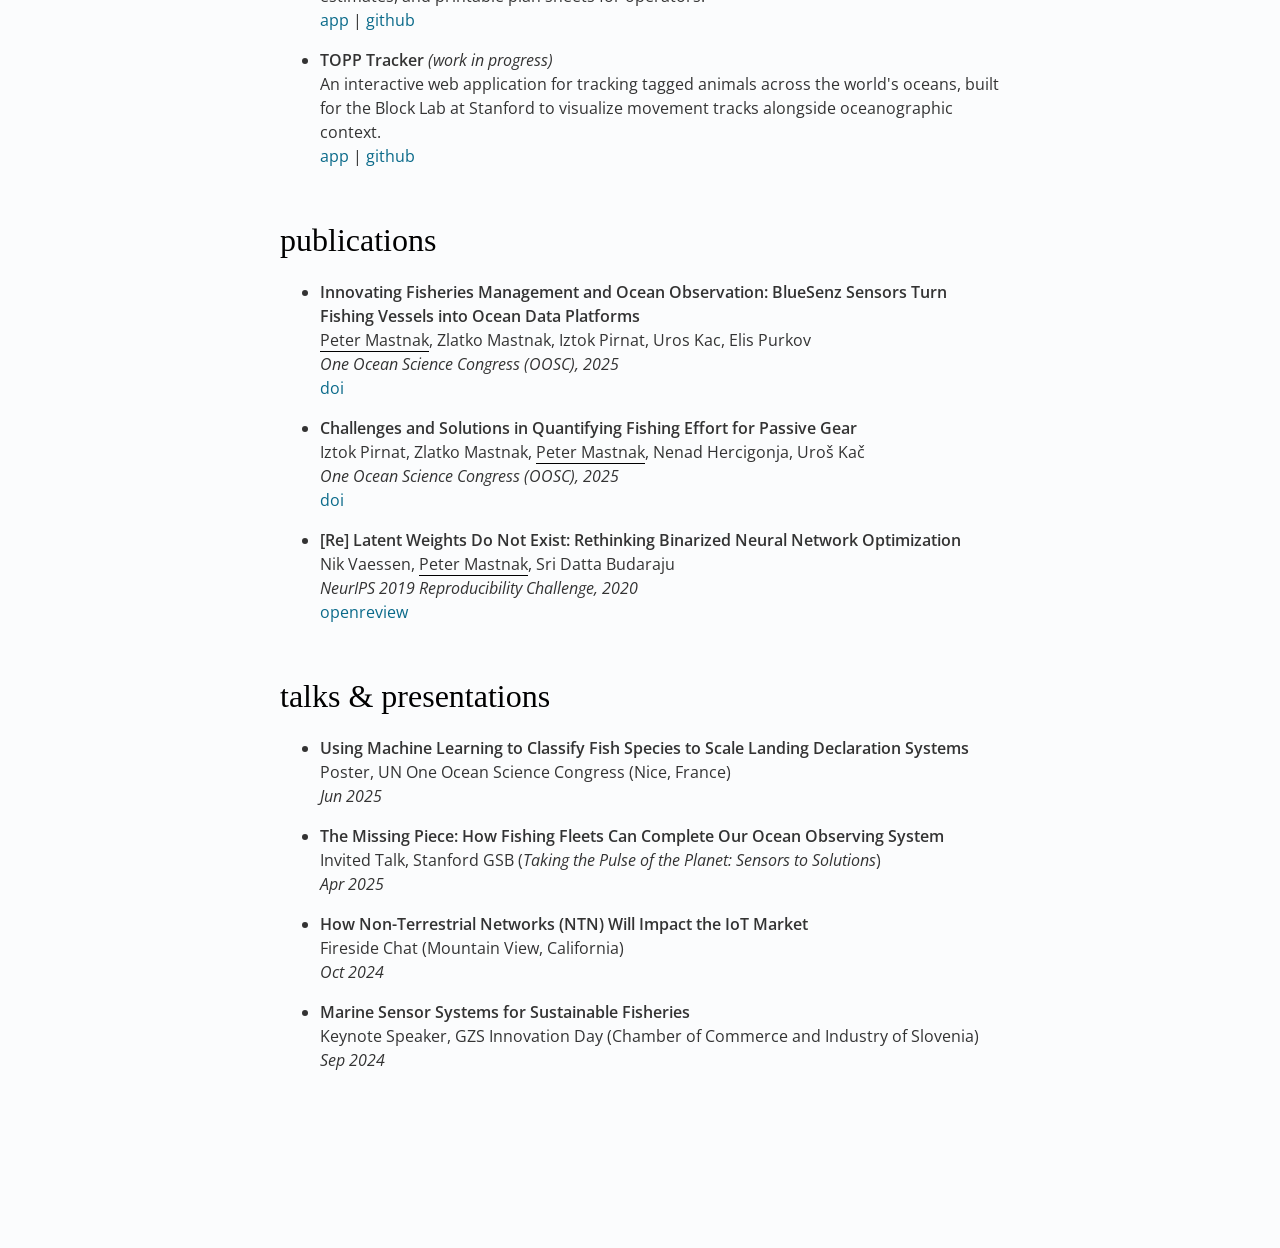
==== commit ba953632: "Add Search Console meta tag as backup verification Co-Authored-By: Claude Opus 5.5 <noreply@anthropi" ====
--- a/index.html
+++ b/index.html
@@ -7,6 +7,7 @@
 <meta name="viewport" content="width=device-width, initial-scale=1.0">
 <link rel="stylesheet" href="style.css">
 <title>Peter Mastnak | Stanford PhD, Ocean Machine Learning</title>
+<meta name="google-site-verification" content="ZGIbBYw22RWLkioQLdrv5SLob4nlBWkmapHMqDgbLFs">
 <link rel="canonical" href="https://petermastnak.github.io/">
 <link rel="icon" type="image/x-icon" href="favicon.jpg">
 <meta name="description" content="Peter Mastnak: PhD researcher at Stanford working on machine learning, oceanography, and underwater sensing.">
